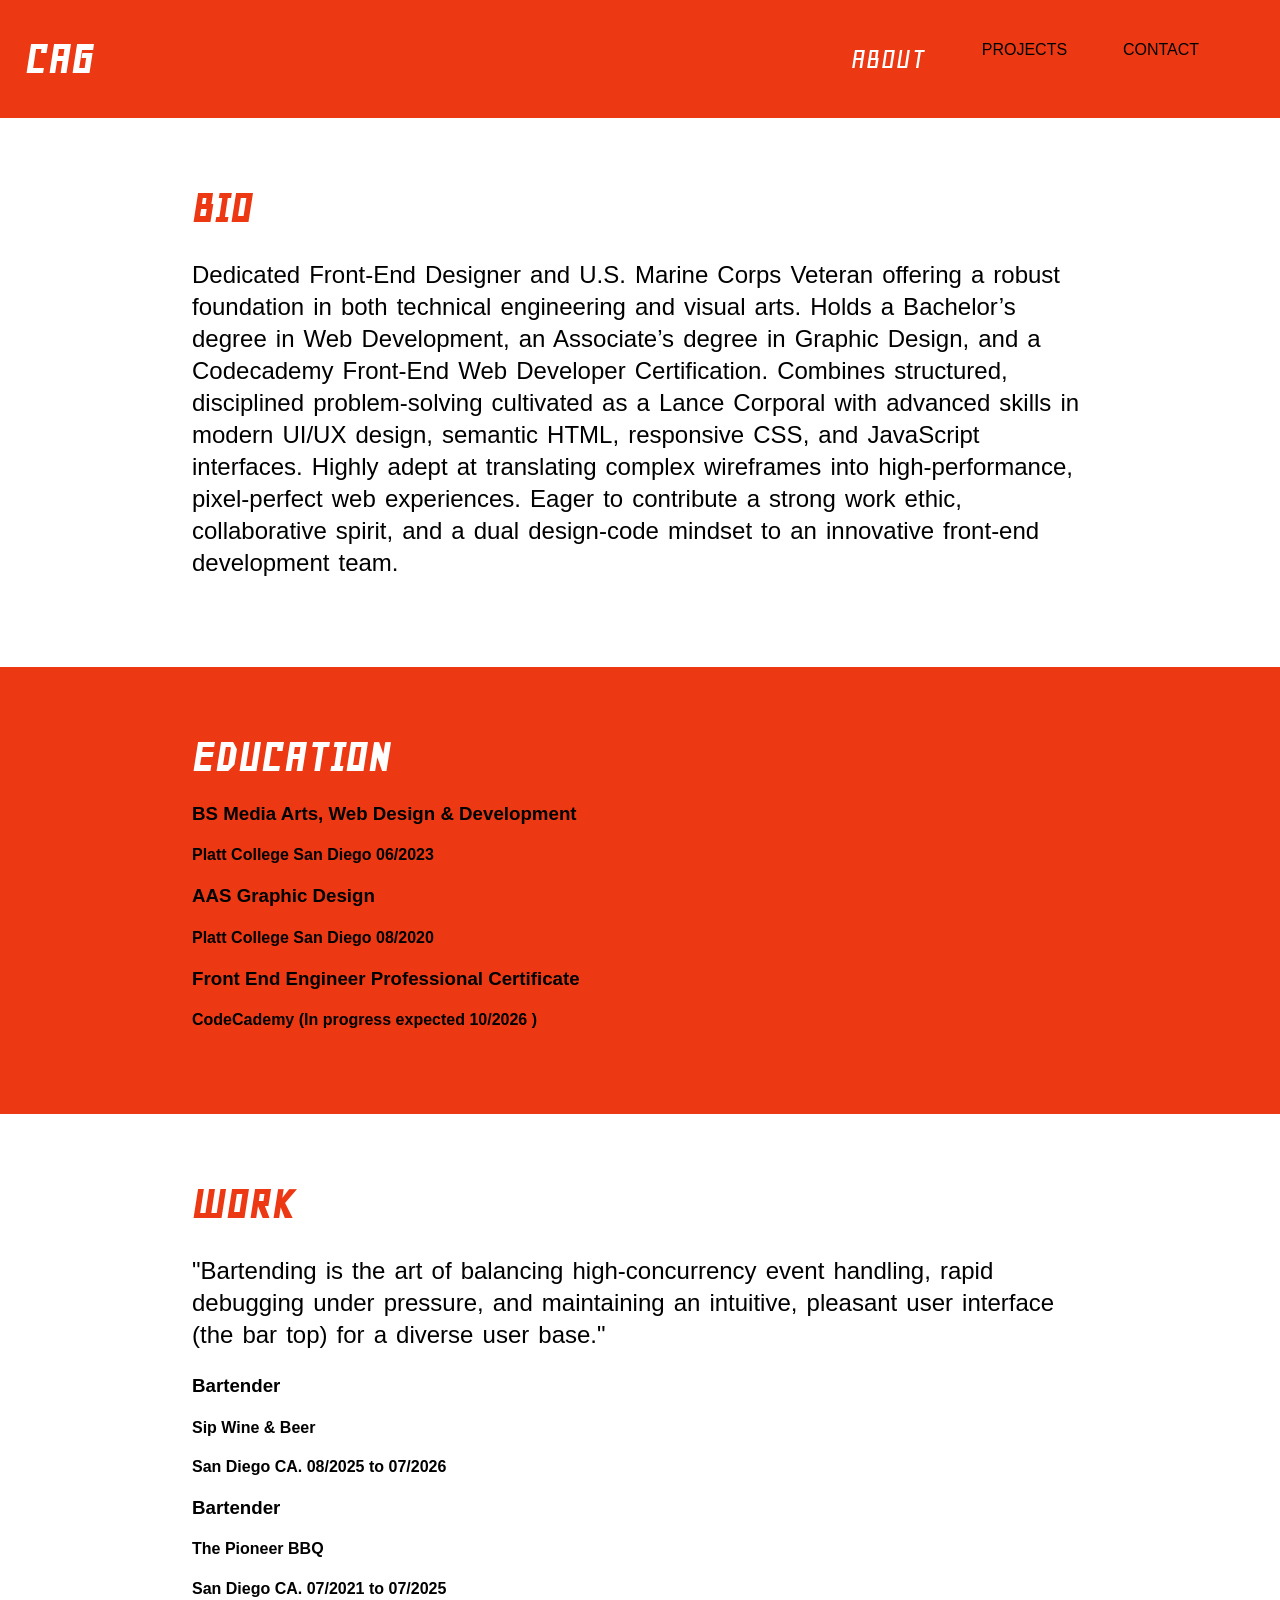
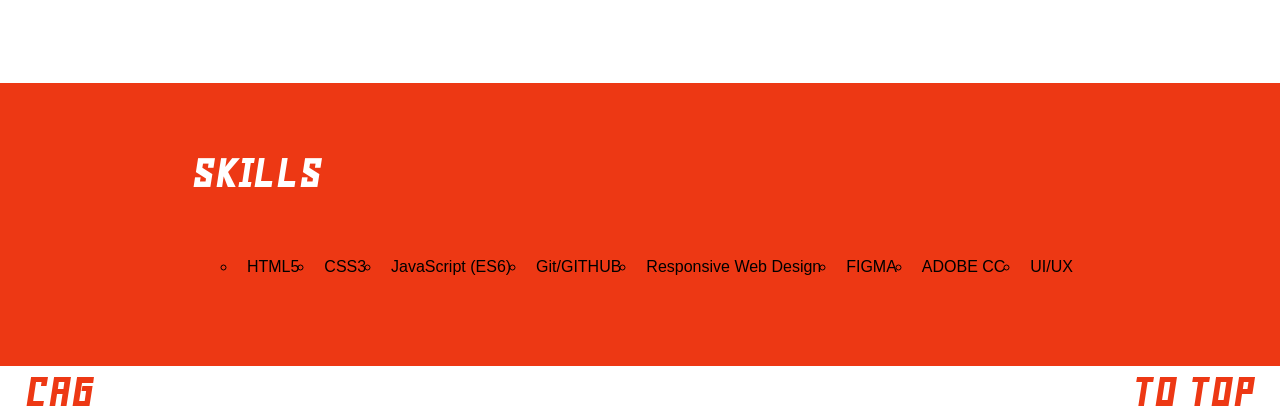
==== pages/about.html @ 37c43821 "Add files via upload" ====
<!DOCTYPE html>
<html lang="en">
<head>
    <meta charset="UTF-8">
    <meta name="viewport" content="width=device-width, initial-scale=1.0">
    <title>CAG Portfolio / About</title>
    <link rel="preconnect" href="https://fonts.googleapis.com">
    <link rel="preconnect" href="https://fonts.gstatic.com" crossorigin>
    <link href="https://fonts.googleapis.com/css2?family=Geo:ital@0;1&display=swap" rel="stylesheet">
    
    <!-- Link external CSS styles here -->
    <link rel="stylesheet" href="../style.css">
</head>
<body class="about">
  <div class="css-trail"></div><div class="css-trail"></div><div class="css-trail"></div><div class="css-trail"></div><div class="css-trail"></div><div class="css-trail"></div><div class="css-trail"></div><div class="css-trail"></div><div class="css-trail"></div><div class="css-trail"></div><div class="css-trail"></div><div class="css-trail"></div><div class="css-trail"></div><div class="css-trail"></div><div class="css-trail"></div><div class="css-trail"></div><div class="css-trail"></div><div class="css-trail"></div><div class="css-trail"></div><div class="css-trail"></div><div class="css-trail"></div><div class="css-trail"></div><div class="css-trail"></div><div class="css-trail"></div><div class="css-trail"></div><div class="css-trail"></div><div class="css-trail"></div><div class="css-trail"></div><div class="css-trail"></div><div class="css-trail"></div><div class="css-trail"></div><div class="css-trail"></div><div class="css-trail"></div><div class="css-trail"></div><div class="css-trail"></div><div class="css-trail"></div><div class="css-trail"></div><div class="css-trail"></div><div class="css-trail"></div><div class="css-trail"></div>

<header>
    <h2><a href="../index.html">CAG</a></h2>
    <nav>
        <ul>
            <li><A class="active" href="#">ABOUT</A></li>
            <li><A href="./projects.html">PROJECTS</A></li>
            <li><A href="./contact.html">CONTACT</A></li>
        </ul>
    </nav>
</header>
<main class="about">
    <section class="bio">
        <h2>BIO</h2>
        <p>Dedicated Front-End Designer and U.S. Marine Corps Veteran offering a robust foundation in both technical engineering and visual arts. Holds a Bachelor’s degree in Web Development, an Associate’s degree in Graphic Design, and a Codecademy Front-End Web Developer Certification.
        Combines structured, disciplined problem-solving cultivated as a Lance Corporal with advanced skills in modern UI/UX design, semantic HTML, responsive CSS, and JavaScript interfaces. Highly adept at translating complex wireframes into high-performance, pixel-perfect web experiences. Eager to contribute a strong work ethic, collaborative spirit, and a dual design-code mindset to an innovative front-end development team.</p>
    </section>
    
    <section class="education">
        <h2>EDUCATION</h2>
        <h3>BS Media Arts, Web Design & Development</h3>
        <h4>Platt College San Diego 06/2023</h4>
        <h3>AAS Graphic Design</h3>
        <h4>Platt College San Diego 08/2020</h4>
        <h3>Front End Engineer Professional Certificate</h3>
        <h4>CodeCademy (In progress expected 10/2026 )</h4>
    </section>

    <section class="work">
        <h2>WORK</h2>
        <p>"Bartending is the art of balancing high-concurrency event handling, rapid debugging under pressure, and maintaining an intuitive, pleasant user interface (the bar top) for a diverse user base."</p>
        <h3>Bartender</h3>
        <h4>Sip Wine & Beer</h4>
        <h4>San Diego CA. 08/2025 to 07/2026</h4>
        <h3>Bartender</h3>
        <h4>The Pioneer BBQ</h4>
        <h4>San Diego CA. 07/2021 to 07/2025</h4>
    </section>
     <section class="skills">
        <h2>SKILLS</h2>
    </section>
    <section class="skillz">
       <ul>
        <li>HTML5</li>
        <li>CSS3</li>
        <li>JavaScript (ES6)</li>
        <li>Git/GITHUB</li>
        <li>Responsive Web Design</li>
        <li>FIGMA</li>
        <li>ADOBE CC</li>
        <li>UI/UX</li>
       </ul>
    </section>
</main>
<footer>
    <h2><a href="../index.html">CAG</a></h2>
    <h2><a href="./about.html">TO TOP</a></h2>
</footer>
<script src="../script.js"></script>
</body>
</html>
---- style.css ----
*, *::before, *::after {
  box-sizing: border-box;
}
html, body {
    margin: 0;
    padding: 0;
    height: 100vh;
    display: flex;
    flex-direction: column;
}
header{
    display: flex;
    align-items: center;
    justify-content: space-between;
    padding: 25px;
    background-color: #ED3814;
}
header h2, .about h2, .project h2 {
    font-family: "Geo", sans-serif;
    font-size: 3rem;
    color: #ED3814;
}
.job, h3, h4{
    font-family: Arial, Helvetica, sans-serif;
}
main{
    width: 100%;
    flex-grow: 1;
    display: flex;
    flex-direction: column;
    align-items: center;
    justify-content: center;
}
main img{
    height: 25rem;
    width: 25rem;
    margin: 1.5rem;
    border-radius: 25%;
    box-shadow: 5px 5px 10px #ED3814;
}
span{
    color: #ED3814;
}
ul { 
    width: 31.25rem;
    display: flex;
    justify-content: space-evenly;
}
li{
    list-style: none;
    font-family: Arial, Helvetica, sans-serif;
}
a{
    text-decoration: none;
    color: white;
}
a:hover{
    text-decoration: underline;
}
footer a {
    color:#ED3814;
    padding-left: 25px;
    padding-right: 25px;
}
ul li a {
    display: block;
    color: black;
    font-family: Arial, Helvetica, sans-serif;
}
ul li a:hover, a:active {
    color: white;
    font-family: "Geo",sans-serif;
    font-size: 1.5rem;
}
a.active {
    color: white;
    font-family: 'Geo',sans-serif;
    font-size: 2rem;
}
h1{
    font-family: "Geo", sans-serif;
    font-size: 3.5rem;
    margin: .5rem;
}
h2{
    font-size: 2rem;
    margin: 0;
    
}
 p{
    font-family: Arial, Helvetica, sans-serif;
    font-size: 1.5rem;
    line-height: 2rem;
    word-spacing: .10em;
 }

/*Pages */
main.about{
    display: flex;
}
main.contact{
    background-color: #ED3814;
    display: flex;
    flex-direction: row;
}
.projects{
   display: grid;
   grid-template-columns: repeat(auto-fit, minmax(300px, 1fr));
   gap: 4rem; 
   max-width: 1500px;
   margin: 0 auto;
}
.projects a{
    color:#ED3814;
}
.grid-item img{
    box-shadow: none;
    width: 100%;
    height: auto;
    border-radius: 10px;
}
.grid-item{
   overflow: hidden;
}
figcaption{
    padding: 1rem;
}
figcaption p{
    text-align: center;
}

section{
    width:100%;
    text-align: left;
    padding: 5% 15%;
}
section.contact{
    padding: 0;
    text-align: center;
}
section.education, section.skills, section.skillz {
    background-color: #ED3814;
}
section.skillz{
    padding-top: 2.5%;
    display: flex;
    
    
}
section.skills{
    padding-bottom: 0;
}
section.education h2, section.skills h2, section.contact h2 {
    color: white;
}
.skillz ul {
width: 100%;
display: flex;
flex-wrap: wrap;
}
.skillz li{
    list-style: circle;
    padding: 10px;
}
footer {
    display: flex;
    justify-content: space-between;
}
footer.contact{
    display: flex;
    justify-content: center;
}
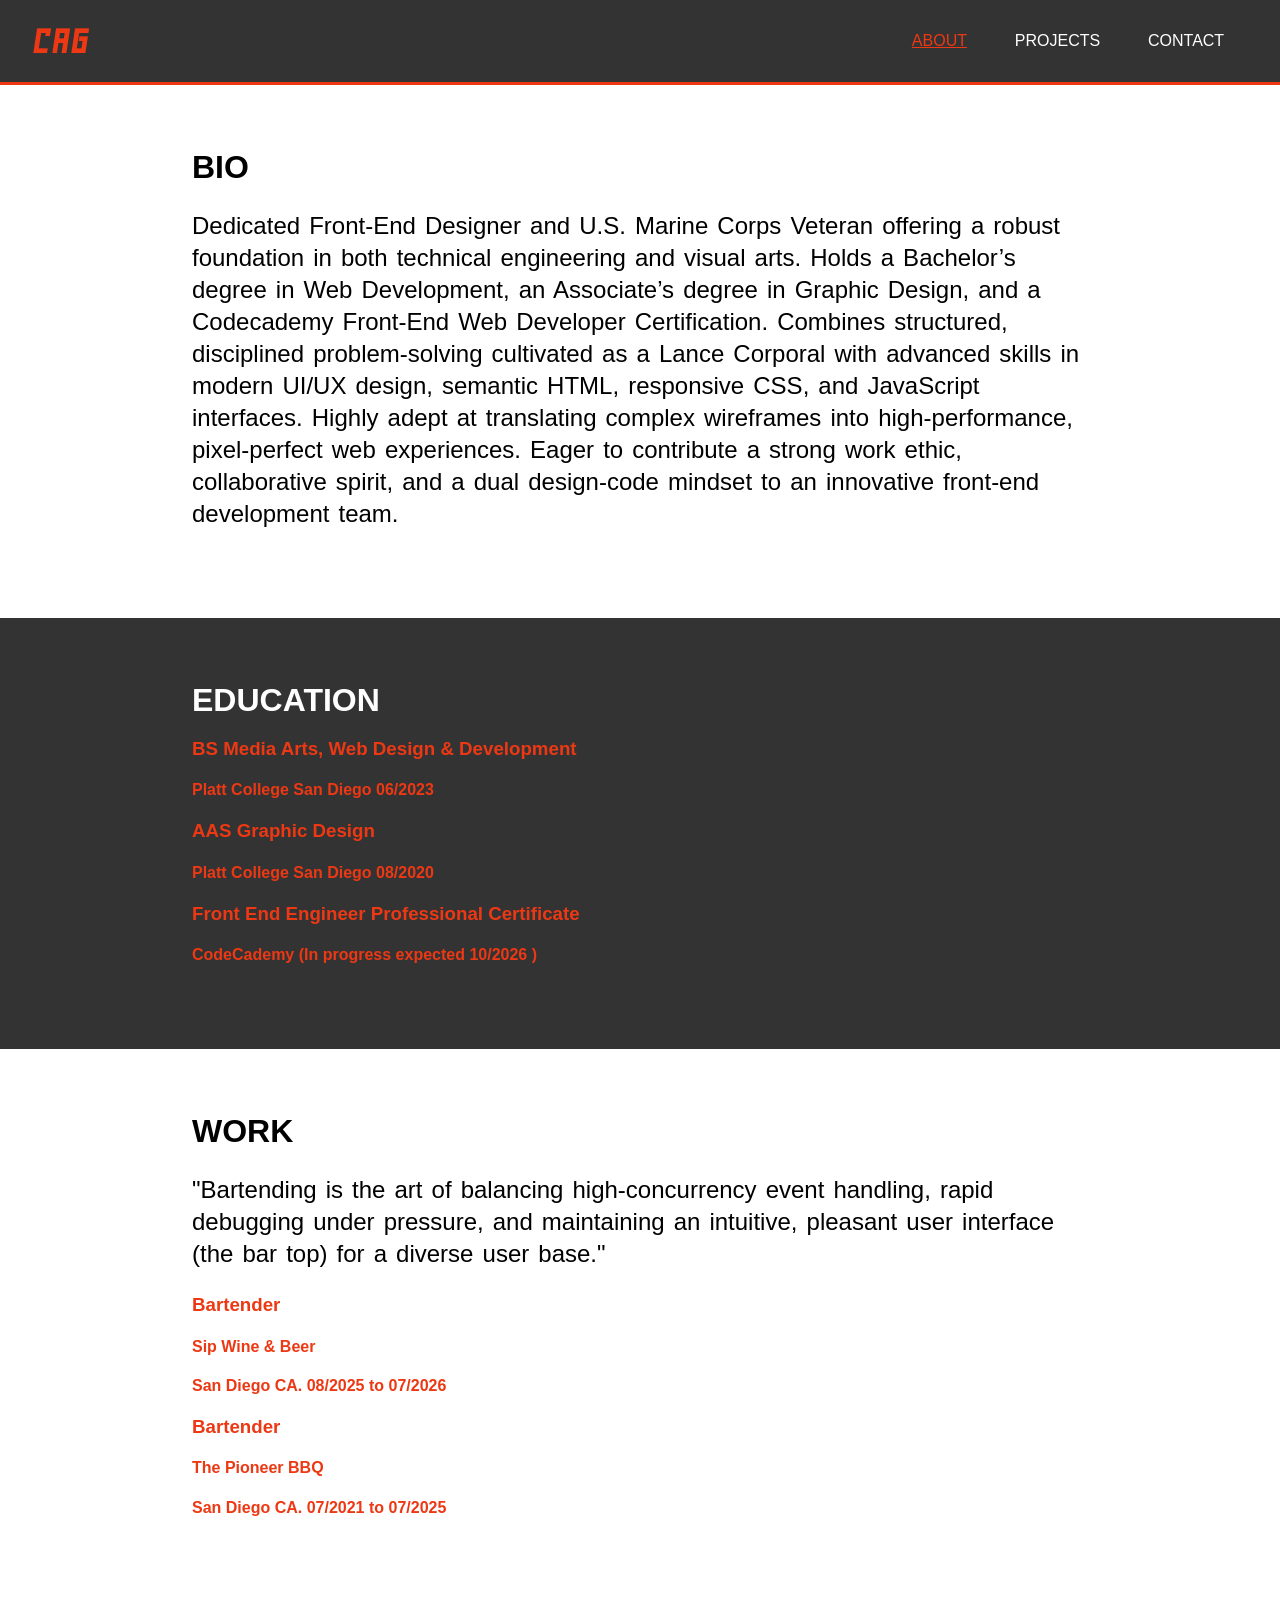
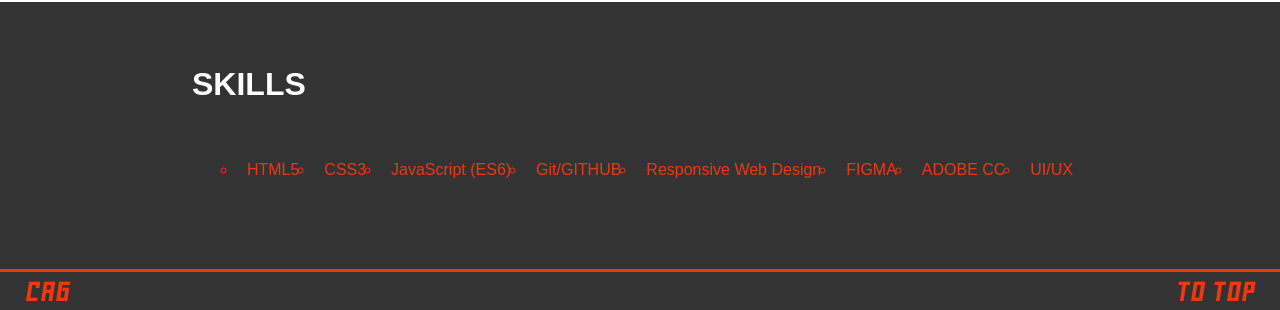
==== commit fa4a16ab: "Add files via upload Updated navigation bar and made some minor css changes" ====
--- a/pages/about.html
+++ b/pages/about.html
@@ -12,18 +12,21 @@
     <link rel="stylesheet" href="../style.css">
 </head>
 <body class="about">
-  <div class="css-trail"></div><div class="css-trail"></div><div class="css-trail"></div><div class="css-trail"></div><div class="css-trail"></div><div class="css-trail"></div><div class="css-trail"></div><div class="css-trail"></div><div class="css-trail"></div><div class="css-trail"></div><div class="css-trail"></div><div class="css-trail"></div><div class="css-trail"></div><div class="css-trail"></div><div class="css-trail"></div><div class="css-trail"></div><div class="css-trail"></div><div class="css-trail"></div><div class="css-trail"></div><div class="css-trail"></div><div class="css-trail"></div><div class="css-trail"></div><div class="css-trail"></div><div class="css-trail"></div><div class="css-trail"></div><div class="css-trail"></div><div class="css-trail"></div><div class="css-trail"></div><div class="css-trail"></div><div class="css-trail"></div><div class="css-trail"></div><div class="css-trail"></div><div class="css-trail"></div><div class="css-trail"></div><div class="css-trail"></div><div class="css-trail"></div><div class="css-trail"></div><div class="css-trail"></div><div class="css-trail"></div><div class="css-trail"></div>
+  <nav class="navbar">
+        <h2 class="nav-logo"><a href="index.html">CAG</a></h2>
 
-<header>
-    <h2><a href="../index.html">CAG</a></h2>
-    <nav>
-        <ul>
-            <li><A class="active" href="#">ABOUT</A></li>
-            <li><A href="./projects.html">PROJECTS</A></li>
-            <li><A href="./contact.html">CONTACT</A></li>
-        </ul>
+         <button class="menu-toggle" id="mobile-menu" aria-label="Toggle navigation">
+           <span class="bar"></span>
+           <span class="bar"></span>  
+           <span class="bar"></span> 
+         </button>
+
+         <ul class="nav-links">
+            <li><A class="active" href="about.html">ABOUT</A></li>
+            <li><A href="projects.html">PROJECTS</A></li>
+            <li><A href="contact.html">CONTACT</A></li>
+         </ul>
     </nav>
-</header>
 <main class="about">
     <section class="bio">
         <h2>BIO</h2>
@@ -69,7 +72,7 @@
 </main>
 <footer>
     <h2><a href="../index.html">CAG</a></h2>
-    <h2><a href="./about.html">TO TOP</a></h2>
+    <h2><a href="about.html">TO TOP</a></h2>
 </footer>
 <script src="../script.js"></script>
 </body>
--- a/style.css
+++ b/style.css
@@ -8,19 +8,85 @@
     display: flex;
     flex-direction: column;
 }
-header{
-    display: flex;
-    align-items: center;
-    justify-content: space-between;
-    padding: 25px;
-    background-color: #ED3814;
-}
-header h2, .about h2, .project h2 {
-    font-family: "Geo", sans-serif;
-    font-size: 3rem;
-    color: #ED3814;
-}
-.job, h3, h4{
+/* Base Navbar Styles */
+.navbar {
+  border-bottom: 3px solid #ED3814;
+  display: flex;
+  justify-content: space-between;
+  align-items: center;
+  padding: 1rem 2rem;
+  background-color: #333;
+}
+.nav-logo a {
+  color: #ED3814;
+  font-family: "Geo", Arial, Helvetica, sans-serif;
+  text-decoration: none;
+  font-size: 2.5rem;
+  font-weight: bold;
+}
+
+.nav-links {
+  display: flex;
+  list-style: none;
+  gap: 1.5rem;
+}
+
+.nav-links a {
+  color: white;
+  text-decoration: none;
+  transition: color 0.3s ease;
+}
+
+.nav-links a:hover {
+  color: #ED3814; /* Green accent color */
+}
+
+/* Hide Hamburger Icon on Desktop */
+.menu-toggle {
+  display: none;
+  flex-direction: column;
+  cursor: pointer;
+  background: transparent;
+  border: none;
+}
+
+.menu-toggle .bar {
+  height: 3px;
+  width: 25px;
+  background-color: white;
+  margin: 4px 0;
+  transition: all 0.3s ease;
+}
+
+/* Responsive Breakdown (Mobile Layout) */
+@media screen and (max-width: 768px) {
+  .menu-toggle {
+    display: flex; /* Show hamburger icon */
+  }
+
+  .nav-links {
+    display: none; /* Hide links by default on mobile */
+    flex-direction: column;
+    width: 100%;
+    position: absolute;
+    top: 60px; /* Adjust based on navbar height */
+    left: 0;
+    background-color: #333;
+    padding: 1rem 0;
+    text-align: center;
+  }
+
+  .nav-links li {
+    padding: 0.75rem 0;
+  }
+
+  /* Class to trigger via JavaScript */
+  .nav-links.active {
+    display: flex;
+  }
+}
+
+.job, h2, h3, h4{
     font-family: Arial, Helvetica, sans-serif;
 }
 main{
@@ -41,9 +107,11 @@
 span{
     color: #ED3814;
 }
+
 ul { 
-    width: 31.25rem;
-    display: flex;
+    width: 25rem;
+    display: flex;
+    flex-wrap: wrap;
     justify-content: space-evenly;
 }
 li{
@@ -56,11 +124,22 @@
 }
 a:hover{
     text-decoration: underline;
+}
+footer {
+    background-color: #333;
+    border-top: 3px solid #ED3814;
+    display: flex;
+    justify-content: space-between;
+}
+footer.contact{
+    display: flex;
+    justify-content: center;
 }
 footer a {
     color:#ED3814;
     padding-left: 25px;
     padding-right: 25px;
+    font-family: "Geo", Arial, Helvetica, sans-serif;
 }
 ul li a {
     display: block;
@@ -73,9 +152,8 @@
     font-size: 1.5rem;
 }
 a.active {
-    color: white;
-    font-family: 'Geo',sans-serif;
-    font-size: 2rem;
+    color: #ED3814; 
+    text-decoration: underline;
 }
 h1{
     font-family: "Geo", sans-serif;
@@ -97,6 +175,9 @@
 /*Pages */
 main.about{
     display: flex;
+}
+.about h3, .about h4 {
+    color:#ED3814
 }
 main.contact{
     background-color: #ED3814;
@@ -138,8 +219,12 @@
     padding: 0;
     text-align: center;
 }
+section.contact h2 {
+    font-family: Arial, Helvetica, sans-serif;
+    margin: 20px;
+}
 section.education, section.skills, section.skillz {
-    background-color: #ED3814;
+    background-color: #333;
 }
 section.skillz{
     padding-top: 2.5%;
@@ -161,12 +246,6 @@
 .skillz li{
     list-style: circle;
     padding: 10px;
-}
-footer {
-    display: flex;
-    justify-content: space-between;
-}
-footer.contact{
-    display: flex;
-    justify-content: center;
-}+    color: #ED3814;
+}
+
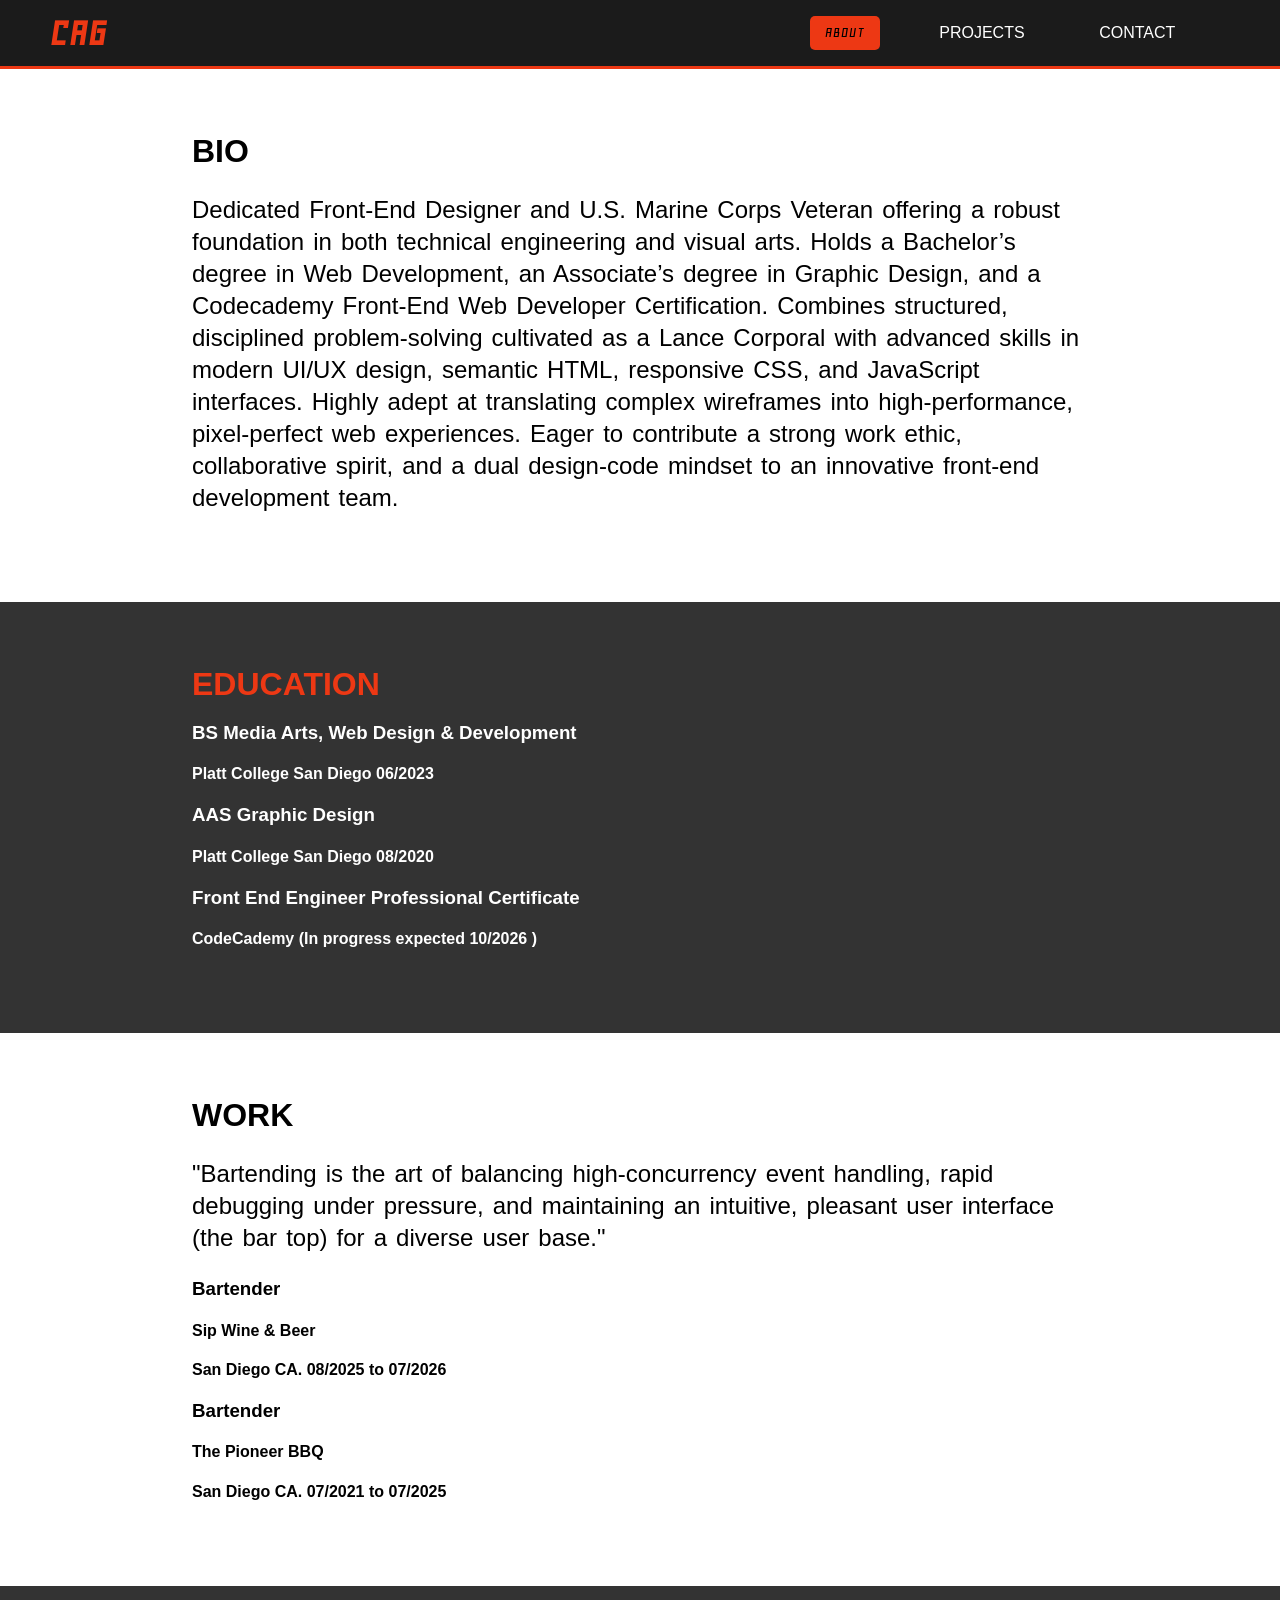
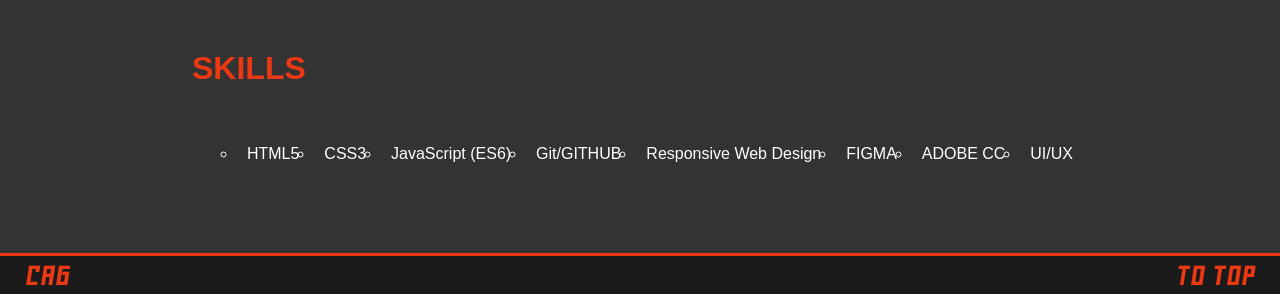
==== commit 89375639: "Add files via upload fixed some links and updated the navigation bar as well as some basic css chang" ====
--- a/pages/about.html
+++ b/pages/about.html
@@ -13,9 +13,9 @@
 </head>
 <body class="about">
   <nav class="navbar">
-        <h2 class="nav-logo"><a href="index.html">CAG</a></h2>
+        <h2 class="nav-logo"><a href="../index.html">CAG</a></h2>
 
-         <button class="menu-toggle" id="mobile-menu" aria-label="Toggle navigation">
+         <button class="hamburger-btn"  aria-label="Toggle navigation" aria-expanded="false">
            <span class="bar"></span>
            <span class="bar"></span>  
            <span class="bar"></span> 
--- a/style.css
+++ b/style.css
@@ -8,83 +8,130 @@
     display: flex;
     flex-direction: column;
 }
-/* Base Navbar Styles */
+a{
+    text-decoration: none;
+}
+/* Navbar desktop layout */
 .navbar {
+  display: flex;
+  height: 80px;
+  width: 100%;
+  background: #1b1b1b;
+  align-items: center;
+  justify-content: space-between;
+  padding: 0 50px;
   border-bottom: 3px solid #ED3814;
-  display: flex;
-  justify-content: space-between;
-  align-items: center;
-  padding: 1rem 2rem;
-  background-color: #333;
-}
-.nav-logo a {
-  color: #ED3814;
-  font-family: "Geo", Arial, Helvetica, sans-serif;
-  text-decoration: none;
-  font-size: 2.5rem;
-  font-weight: bold;
-}
-
-.nav-links {
+}
+.nav-logo a{
+    color: #ED3814;
+    font-family: "Geo";
+    font-size: 2.5rem;
+    text-decoration: none;
+}
+.navbar .nav-links {
   display: flex;
   list-style: none;
-  gap: 1.5rem;
-}
-
-.nav-links a {
-  color: white;
+  width: 500px;
+}
+
+.navbar .nav-links li {
+  margin: 0 5px;
+}
+
+.navbar .nav-links li a {
   text-decoration: none;
-  transition: color 0.3s ease;
-}
-
-.nav-links a:hover {
-  color: #ED3814; /* Green accent color */
-}
-
-/* Hide Hamburger Icon on Desktop */
-.menu-toggle {
-  display: none;
+  padding: 8px 15px;
+  border-radius: 5px;
+  transition: all 0.3s ease;
+}
+
+.navbar .nav-links li a:hover,
+.navbar .nav-links li a.active {
+  color: black;
+  background: #ED3814;
+  font-family: "Geo", Arial, Helvetica, sans-serif;
+}
+
+/* Base styling for the Button element (Hidden on desktop) */
+.hamburger-btn {
+    display: none;
+  background: none;
+  padding: 0;
   flex-direction: column;
+  justify-content: space-between;
+  width: 30px;
+  height: 21px;
   cursor: pointer;
-  background: transparent;
-  border: none;
-}
-
-.menu-toggle .bar {
+  z-index: 100;
+}
+
+/* CSS-made horizontal lines inside the button */
+.hamburger-btn .line {
+  display: block;
+  width: 100%;
   height: 3px;
-  width: 25px;
-  background-color: white;
-  margin: 4px 0;
-  transition: all 0.3s ease;
-}
-
-/* Responsive Breakdown (Mobile Layout) */
-@media screen and (max-width: 768px) {
-  .menu-toggle {
-    display: flex; /* Show hamburger icon */
-  }
-
-  .nav-links {
-    display: none; /* Hide links by default on mobile */
+  background-color: #fff;
+  border-radius: 2px;
+  transition: transform 0.3s ease, opacity 0.3s ease;
+}
+
+/* --- Responsive Breakpoint (Mobile Viewport) --- */
+@media (max-width: 920px) {
+  .navbar {
+    padding: 0 30px;
+  }
+
+  /* Reveal the button element on smaller screens */
+  .hamburger-btn {
+    display: flex;
+  }
+
+  /* Mobile Links Menu (Positioned off-screen by default) */
+  .navbar .nav-links {
+    position: fixed;
+    top: 30px;
+    left: -100%;
+    background: #111;
+    height: calc(100vh - 80px);
+    width: 100%;
     flex-direction: column;
+    align-items: center;
+    padding-top: 40px;
+    transition: left 0.3s ease;
+  }
+
+  .navbar .nav-links li {
+    margin: 20px 0;
     width: 100%;
-    position: absolute;
-    top: 60px; /* Adjust based on navbar height */
+    text-align: center;
+  }
+
+  .navbar .nav-links li a {
+    font-size: 22px;
+    display: inline-block;
+  }
+
+  /* --- TRIGGERED STATES via JAVASCRIPT --- */
+
+  /* Slide the navigation drawer in from the left */
+  .navbar .nav-links.open {
     left: 0;
-    background-color: #333;
-    padding: 1rem 0;
-    text-align: center;
-  }
-
-  .nav-links li {
-    padding: 0.75rem 0;
-  }
-
-  /* Class to trigger via JavaScript */
-  .nav-links.active {
-    display: flex;
-  }
-}
+  }
+
+  /* Morphing lines animation to create the "X" */
+  .hamburger-btn.active .line:nth-child(1) {
+    transform: translateY(9px) rotate(45deg);
+  }
+
+  .hamburger-btn.active .line:nth-child(2) {
+    opacity: 0;
+  }
+
+  .hamburger-btn.active .line:nth-child(3) {
+    transform: translateY(-9px) rotate(-45deg);
+  }
+}
+
 
 .job, h2, h3, h4{
     font-family: Arial, Helvetica, sans-serif;
@@ -118,15 +165,13 @@
     list-style: none;
     font-family: Arial, Helvetica, sans-serif;
 }
-a{
-    text-decoration: none;
-    color: white;
-}
-a:hover{
-    text-decoration: underline;
-}
+ li a{
+    text-decoration: none;
+    color: white;
+}
+
 footer {
-    background-color: #333;
+    background-color: #1b1b1b;
     border-top: 3px solid #ED3814;
     display: flex;
     justify-content: space-between;
@@ -140,20 +185,16 @@
     padding-left: 25px;
     padding-right: 25px;
     font-family: "Geo", Arial, Helvetica, sans-serif;
+    text-decoration: none;
 }
 ul li a {
     display: block;
-    color: black;
     font-family: Arial, Helvetica, sans-serif;
 }
 ul li a:hover, a:active {
     color: white;
     font-family: "Geo",sans-serif;
     font-size: 1.5rem;
-}
-a.active {
-    color: #ED3814; 
-    text-decoration: underline;
 }
 h1{
     font-family: "Geo", sans-serif;
@@ -176,8 +217,8 @@
 main.about{
     display: flex;
 }
-.about h3, .about h4 {
-    color:#ED3814
+.about .education h3, .about .education h4 {
+    color: white;
 }
 main.contact{
     background-color: #ED3814;
@@ -196,12 +237,13 @@
 }
 .grid-item img{
     box-shadow: none;
-    width: 100%;
+    width: 400px;
     height: auto;
     border-radius: 10px;
 }
 .grid-item{
    overflow: hidden;
+   width: 400px;
 }
 figcaption{
     padding: 1rem;
@@ -219,9 +261,10 @@
     padding: 0;
     text-align: center;
 }
-section.contact h2 {
+section.contact h2 a {
     font-family: Arial, Helvetica, sans-serif;
     margin: 20px;
+    color: white;
 }
 section.education, section.skills, section.skillz {
     background-color: #333;
@@ -229,14 +272,12 @@
 section.skillz{
     padding-top: 2.5%;
     display: flex;
-    
-    
 }
 section.skills{
     padding-bottom: 0;
 }
-section.education h2, section.skills h2, section.contact h2 {
-    color: white;
+section.education h2, section.skills h2 {
+    color: #ED3814;
 }
 .skillz ul {
 width: 100%;
@@ -246,6 +287,6 @@
 .skillz li{
     list-style: circle;
     padding: 10px;
-    color: #ED3814;
-}
-
+    color: white;
+}
+
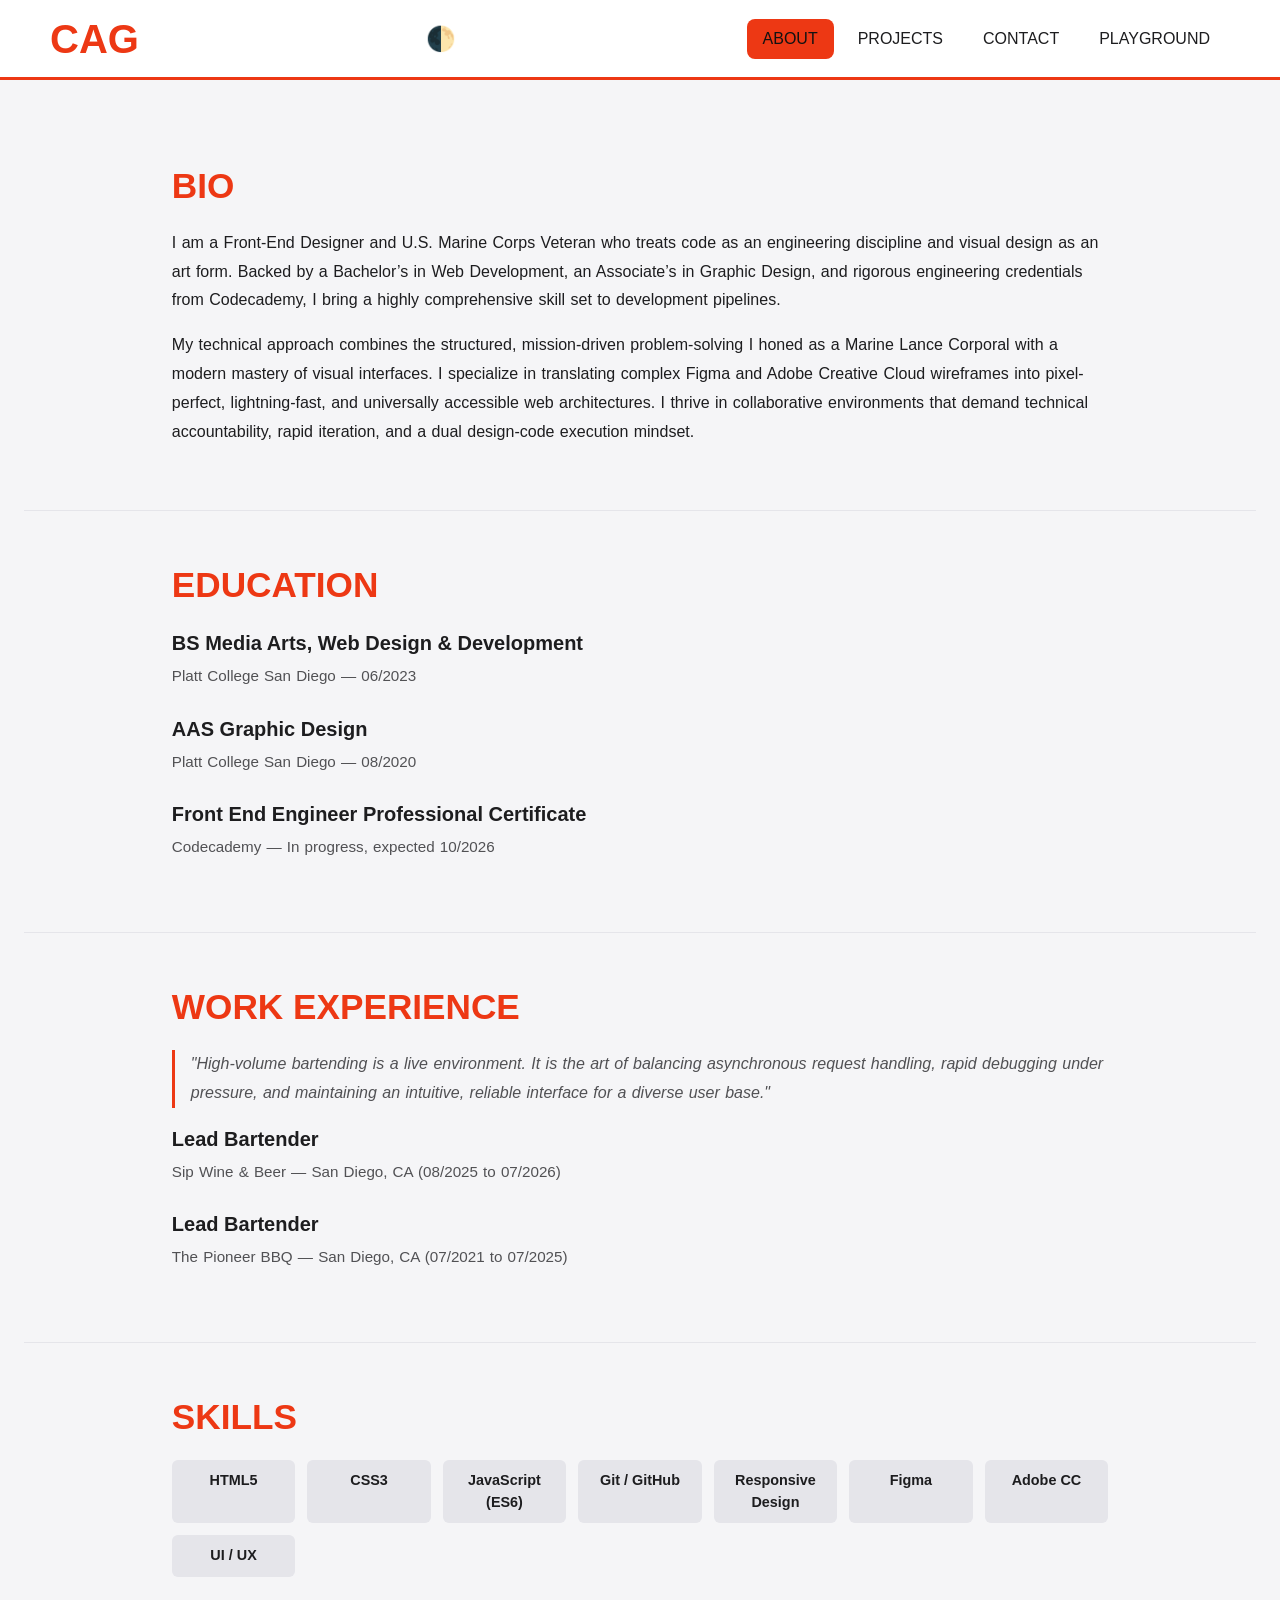
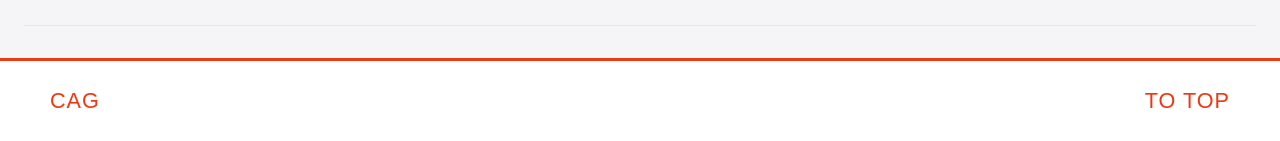
==== commit 4ca2b064: "Add files via upload CAG Frontend Portfolio & Engineering Lab  A modern, high-performance, and uni" ====
--- a/pages/about.html
+++ b/pages/about.html
@@ -4,76 +4,94 @@
     <meta charset="UTF-8">
     <meta name="viewport" content="width=device-width, initial-scale=1.0">
     <title>CAG Portfolio / About</title>
-    <link rel="preconnect" href="https://fonts.googleapis.com">
-    <link rel="preconnect" href="https://fonts.gstatic.com" crossorigin>
-    <link href="https://fonts.googleapis.com/css2?family=Geo:ital@0;1&display=swap" rel="stylesheet">
     
-    <!-- Link external CSS styles here -->
     <link rel="stylesheet" href="../style.css">
 </head>
 <body class="about">
-  <nav class="navbar">
-        <h2 class="nav-logo"><a href="../index.html">CAG</a></h2>
 
-         <button class="hamburger-btn"  aria-label="Toggle navigation" aria-expanded="false">
-           <span class="bar"></span>
-           <span class="bar"></span>  
-           <span class="bar"></span> 
-         </button>
+    <header>
+        <nav class="navbar" aria-label="Main Navigation">
+            <h2 class="nav-logo"><a href="../index.html">CAG</a></h2>
 
-         <ul class="nav-links">
-            <li><A class="active" href="about.html">ABOUT</A></li>
-            <li><A href="projects.html">PROJECTS</A></li>
-            <li><A href="contact.html">CONTACT</A></li>
-         </ul>
-    </nav>
-<main class="about">
-    <section class="bio">
-        <h2>BIO</h2>
-        <p>Dedicated Front-End Designer and U.S. Marine Corps Veteran offering a robust foundation in both technical engineering and visual arts. Holds a Bachelor’s degree in Web Development, an Associate’s degree in Graphic Design, and a Codecademy Front-End Web Developer Certification.
-        Combines structured, disciplined problem-solving cultivated as a Lance Corporal with advanced skills in modern UI/UX design, semantic HTML, responsive CSS, and JavaScript interfaces. Highly adept at translating complex wireframes into high-performance, pixel-perfect web experiences. Eager to contribute a strong work ethic, collaborative spirit, and a dual design-code mindset to an innovative front-end development team.</p>
-    </section>
-    
-    <section class="education">
-        <h2>EDUCATION</h2>
-        <h3>BS Media Arts, Web Design & Development</h3>
-        <h4>Platt College San Diego 06/2023</h4>
-        <h3>AAS Graphic Design</h3>
-        <h4>Platt College San Diego 08/2020</h4>
-        <h3>Front End Engineer Professional Certificate</h3>
-        <h4>CodeCademy (In progress expected 10/2026 )</h4>
-    </section>
+            <div class="nav-controls">
+                <button id="theme-toggle" class="theme-toggle-btn" aria-label="Toggle light and dark mode">🌓</button>
+                <button class="hamburger-btn" aria-label="Toggle navigation" aria-expanded="false">
+                    <span class="line"></span>
+                    <span class="line"></span>  
+                    <span class="line"></span> 
+                </button>
+            </div>
 
-    <section class="work">
-        <h2>WORK</h2>
-        <p>"Bartending is the art of balancing high-concurrency event handling, rapid debugging under pressure, and maintaining an intuitive, pleasant user interface (the bar top) for a diverse user base."</p>
-        <h3>Bartender</h3>
-        <h4>Sip Wine & Beer</h4>
-        <h4>San Diego CA. 08/2025 to 07/2026</h4>
-        <h3>Bartender</h3>
-        <h4>The Pioneer BBQ</h4>
-        <h4>San Diego CA. 07/2021 to 07/2025</h4>
-    </section>
-     <section class="skills">
-        <h2>SKILLS</h2>
-    </section>
-    <section class="skillz">
-       <ul>
-        <li>HTML5</li>
-        <li>CSS3</li>
-        <li>JavaScript (ES6)</li>
-        <li>Git/GITHUB</li>
-        <li>Responsive Web Design</li>
-        <li>FIGMA</li>
-        <li>ADOBE CC</li>
-        <li>UI/UX</li>
-       </ul>
-    </section>
-</main>
-<footer>
-    <h2><a href="../index.html">CAG</a></h2>
-    <h2><a href="about.html">TO TOP</a></h2>
-</footer>
-<script src="../script.js"></script>
+            <ul class="nav-links">
+                <li><a class="active" href="about.html">ABOUT</a></li>
+                <li><a href="projects.html">PROJECTS</a></li>
+                <li><a href="contact.html">CONTACT</a></li>
+                <li><a href="playground.html">PLAYGROUND</a></li>
+            </ul>
+        </nav>
+    </header>
+
+    <main class="about">
+        <section class="bio">
+            <h2>BIO</h2>
+            <p>I am a Front-End Designer and U.S. Marine Corps Veteran who treats code as an engineering discipline and visual design as an art form. Backed by a Bachelor’s in Web Development, an Associate’s in Graphic Design, and rigorous engineering credentials from Codecademy, I bring a highly comprehensive skill set to development pipelines.</p>
+            <p>My technical approach combines the structured, mission-driven problem-solving I honed as a Marine Lance Corporal with a modern mastery of visual interfaces. I specialize in translating complex Figma and Adobe Creative Cloud wireframes into pixel-perfect, lightning-fast, and universally accessible web architectures. I thrive in collaborative environments that demand technical accountability, rapid iteration, and a dual design-code execution mindset.</p>
+        </section>
+        
+        <section class="education">
+            <h2>EDUCATION</h2>
+            
+            <div class="edu-item">
+                <h3>BS Media Arts, Web Design & Development</h3>
+                <p class="meta-details">Platt College San Diego — 06/2023</p>
+            </div>
+
+            <div class="edu-item">
+                <h3>AAS Graphic Design</h3>
+                <p class="meta-details">Platt College San Diego — 08/2020</p>
+            </div>
+
+            <div class="edu-item">
+                <h3>Front End Engineer Professional Certificate</h3>
+                <p class="meta-details">Codecademy — In progress, expected 10/2026</p>
+            </div>
+        </section>
+
+        <section class="work">
+            <h2>WORK EXPERIENCE</h2>
+            <p class="quote">"High-volume bartending is a live environment. It is the art of balancing asynchronous request handling, rapid debugging under pressure, and maintaining an intuitive, reliable interface for a diverse user base."</p>
+            
+            <div class="job-item">
+                <h3>Lead Bartender</h3>
+                <p class="meta-details">Sip Wine & Beer — San Diego, CA (08/2025 to 07/2026)</p>
+            </div>
+
+            <div class="job-item">
+                <h3>Lead Bartender</h3>
+                <p class="meta-details">The Pioneer BBQ — San Diego, CA (07/2021 to 07/2025)</p>
+            </div>
+        </section>
+
+        <section class="skills">
+            <h2>SKILLS</h2>
+            <ul class="skills-list">
+                <li>HTML5</li>
+                <li>CSS3</li>
+                <li>JavaScript (ES6)</li>
+                <li>Git / GitHub</li>
+                <li>Responsive Design</li>
+                <li>Figma</li>
+                <li>Adobe CC</li>
+                <li>UI / UX</li>
+            </ul>
+        </section>
+    </main>
+
+    <footer>
+        <div class="footer-logo"><a href="../index.html">CAG</a></div>
+        <div class="footer-nav"><a href="about.html">TO TOP</a></div>
+    </footer>
+
+    <script src="../script.js"></script>
 </body>
-</html>+</html>
--- a/style.css
+++ b/style.css
@@ -1,292 +1,510 @@
+/* ==========================================================================
+   1. DESIGN TOKENS & SYSTEM VARIABLES (Theme Management)
+   ========================================================================== */
+:root {
+  /* Dark Mode Palette (Default) */
+  --bg-color: #121212;
+  --panel-bg: #1b1b1b;
+  --panel-bg-secondary: #333333;
+  --text-primary: #ffffff;
+  --text-secondary: #aaaaaa;
+  --accent-color: #ED3814;
+  --focus-outline: #00bcff;
+  --card-shadow: rgba(0, 0, 0, 0.4);
+}
+
+[data-theme="light"] {
+  /* Light Mode Palette Overrides */
+  --bg-color: #f5f5f7;
+  --panel-bg: #ffffff;
+  --panel-bg-secondary: #e5e5ea;
+  --text-primary: #1d1d1f;
+  --text-secondary: #515154;
+  --accent-color: #ED3814;
+  --focus-outline: #0071e3;
+  --card-shadow: rgba(0, 0, 0, 0.1);
+}
+
+/* ==========================================================================
+   2. BASE SYSTEM RESETS & UNIVERSAL RULES
+   ========================================================================== */
 *, *::before, *::after {
   box-sizing: border-box;
 }
+
 html, body {
-    margin: 0;
-    padding: 0;
-    height: 100vh;
-    display: flex;
-    flex-direction: column;
-}
-a{
-    text-decoration: none;
-}
-/* Navbar desktop layout */
+  margin: 0;
+  padding: 0;
+  min-height: 100vh;
+  display: flex;
+  flex-direction: column;
+  background-color: var(--bg-color);
+  color: var(--text-primary);
+  line-height: 1.5;
+  transition: background-color 0.3s ease, color 0.3s ease;
+}
+
+body, p, li, figcaption {
+  font-family: Arial, Helvetica, sans-serif;
+}
+
+h1, h2, .nav-logo a, footer a, .theme-toggle-btn {
+  font-family: "Geo", sans-serif;
+}
+
+h3, h4, .job {
+  font-family: Arial, Helvetica, sans-serif;
+}
+
+a {
+  text-decoration: none;
+  color: inherit;
+}
+
+/* ACCESSIBILITY: Highly visible outline for keyboard/screen-reader users */
+a:focus-visible, 
+button:focus-visible {
+  outline: 3px solid var(--focus-outline);
+  outline-offset: 4px;
+}
+
+/* ==========================================================================
+   3. NAVIGATION BAR (Mobile-First Architecture)
+   ========================================================================== */
 .navbar {
   display: flex;
   height: 80px;
   width: 100%;
-  background: #1b1b1b;
+  background: var(--panel-bg);
   align-items: center;
   justify-content: space-between;
-  padding: 0 50px;
-  border-bottom: 3px solid #ED3814;
-}
-.nav-logo a{
-    color: #ED3814;
-    font-family: "Geo";
-    font-size: 2.5rem;
-    text-decoration: none;
-}
-.navbar .nav-links {
-  display: flex;
-  list-style: none;
-  width: 500px;
-}
-
-.navbar .nav-links li {
-  margin: 0 5px;
-}
-
-.navbar .nav-links li a {
-  text-decoration: none;
-  padding: 8px 15px;
-  border-radius: 5px;
-  transition: all 0.3s ease;
-}
-
-.navbar .nav-links li a:hover,
-.navbar .nav-links li a.active {
-  color: black;
-  background: #ED3814;
-  font-family: "Geo", Arial, Helvetica, sans-serif;
-}
-
-/* Base styling for the Button element (Hidden on desktop) */
+  padding: 0 24px;
+  border-bottom: 3px solid var(--accent-color);
+  position: relative;
+  z-index: 100;
+  transition: background 0.3s ease;
+}
+
+.nav-logo a {
+  color: var(--accent-color);
+  font-size: 2.5rem;
+}
+
+.nav-controls {
+  display: flex;
+  align-items: center;
+  gap: 12px;
+}
+
+.theme-toggle-btn {
+  background: none;
+  border: none;
+  font-size: 1.5rem;
+  cursor: pointer;
+  padding: 10px;
+  display: flex;
+  align-items: center;
+  justify-content: center;
+  border-radius: 50%;
+  transition: background-color 0.2s ease;
+}
+
+.theme-toggle-btn:hover {
+  background-color: var(--panel-bg-secondary);
+}
+
 .hamburger-btn {
-    display: none;
+  display: flex;
   background: none;
+  border: none;
   padding: 0;
   flex-direction: column;
   justify-content: space-between;
-  width: 30px;
-  height: 21px;
+  width: 32px;
+  height: 22px;
   cursor: pointer;
-  z-index: 100;
-}
-
-/* CSS-made horizontal lines inside the button */
+}
+
 .hamburger-btn .line {
   display: block;
   width: 100%;
   height: 3px;
-  background-color: #fff;
-  border-radius: 2px;
+  background-color: var(--text-primary);
   transition: transform 0.3s ease, opacity 0.3s ease;
 }
 
-/* --- Responsive Breakpoint (Mobile Viewport) --- */
-@media (max-width: 920px) {
-  .navbar {
-    padding: 0 30px;
+/* Off-screen Navigation Drawer Settings on Mobile */
+.navbar .nav-links {
+  display: flex;
+  list-style: none;
+  position: fixed;
+  top: 80px;
+  left: -100%;
+  background: var(--panel-bg);
+  height: calc(100vh - 80px);
+  width: 100%;
+  flex-direction: column;
+  align-items: center;
+  padding: 40px 0 0 0;
+  margin: 0;
+  transition: left 0.3s cubic-bezier(0.25, 1, 0.5, 1);
+  box-shadow: inset 0 8px 10px -10px rgba(0,0,0,0.5);
+}
+
+.navbar .nav-links li {
+  margin: 16px 0;
+  width: 100%;
+  text-align: center;
+}
+
+.navbar .nav-links li a {
+  font-size: 1.35rem;
+  display: inline-block;
+  width: 80%;
+  padding: 12px 0;
+  border-radius: 8px;
+  color: var(--text-primary);
+  transition: background-color 0.2s, color 0.2s;
+}
+
+.navbar .nav-links li a:hover,
+.navbar .nav-links li a.active {
+  color: #121212;
+  background: var(--accent-color);
+  font-family: "Geo", Arial, sans-serif;
+}
+
+/* --- TRIGGERED STATES via JS --- */
+.navbar .nav-links.open {
+  left: 0;
+}
+
+.hamburger-btn.active .line:nth-child(1) {
+  transform: translateY(9px) rotate(45deg);
+}
+.hamburger-btn.active .line:nth-child(2) {
+  opacity: 0;
+}
+.hamburger-btn.active .line:nth-child(3) {
+  transform: translateY(-10px) rotate(-45deg);
+}
+
+/* ==========================================================================
+   4. MAIN HERO WORKSPACE LAYOUT
+   ========================================================================== */
+main {
+  width: 100%;
+  flex-grow: 1;
+  display: flex;
+  flex-direction: column;
+  align-items: center;
+  justify-content: center;
+  padding: 32px 24px;
+}
+
+main img {
+  width: 100%;
+  max-width: 25rem; 
+  height: auto;
+  aspect-ratio: 1 / 1;
+  margin: 1.5rem;
+  border-radius: 25%;
+  box-shadow: 5px 5px 15px var(--accent-color);
+  object-fit: cover;
+}
+
+h1 {
+  font-size: clamp(2.2rem, 8vw, 3.5rem); /* Fluid responsive scaling typography */
+  margin: 0.5rem 0;
+  text-align: center;
+}
+
+span {
+  color: var(--accent-color);
+}
+
+h2 {
+  font-size: clamp(1.6rem, 5vw, 2rem);
+  margin: 0;
+  text-align: center;
+}
+
+p {
+  line-height: 1.8;
+  word-spacing: .06em;
+  color: var(--text-primary);
+}
+
+ul { 
+  width: 100%;
+  max-width: 25rem;
+  display: flex;
+  flex-wrap: wrap;
+  justify-content: space-evenly;
+  padding: 0;
+  margin: 1.5rem 0;
+}
+
+li {
+  list-style: none;
+}
+
+/* ==========================================================================
+   5. INTERIOR PAGES (About, Projects, Contact Structures)
+   ========================================================================== */
+section {
+  width: 100%;
+  text-align: left;
+  padding: 32px 16px;
+}
+
+main.about, 
+main.contact {
+  display: flex;
+  flex-direction: column;
+}
+
+main.contact {
+  background-color: var(--accent-color);
+  color: #ffffff;
+}
+
+main.contact p, 
+main.contact h2 a {
+  color: #ffffff;
+}
+
+section.education, 
+section.bio,
+section.skills, 
+section.work {
+  border-bottom: 1px solid var(--panel-bg-secondary);
+}
+
+section.education h2, 
+section.skills h2, 
+section.work h2,
+section.bio h2 {
+  color: var(--accent-color);
+  text-align: left;
+  margin-bottom: 16px;
+  font-size: 2.2rem;
+}
+
+.edu-item, .job-item {
+  margin-bottom: 24px;
+}
+
+.edu-item h3, .job-item h3 {
+  margin: 0 0 4px 0;
+  font-size: 1.25rem;
+}
+
+.meta-details {
+  margin: 0;
+  color: var(--text-secondary);
+  font-size: 0.95rem;
+}
+
+.quote {
+  font-style: italic;
+  border-left: 3px solid var(--accent-color);
+  padding-left: 16px;
+  margin: 16px 0;
+  color: var(--text-secondary);
+}
+
+.skills-list {
+  max-width: 100%;
+  display: grid;
+  grid-template-columns: repeat(auto-fill, minmax(120px, 1fr));
+  gap: 12px;
+  margin: 0;
+}
+
+.skills-list li {
+  background-color: var(--panel-bg-secondary);
+  padding: 10px;
+  border-radius: 6px;
+  text-align: center;
+  font-weight: bold;
+  font-size: 0.9rem;
+}
+
+/* --- THE PROJECTS DISPLAY GRID WORKSPACE --- */
+.projects {
+  display: grid;
+  grid-template-columns: repeat(auto-fit, minmax(280px, 1fr));
+  gap: 32px; 
+  max-width: 1400px;
+  width: 100%;
+  margin: 0 auto;
+  padding: 32px 16px;
+}
+
+.grid-item {
+  overflow: hidden;
+  border-radius: 12px;
+  background: var(--panel-bg);
+  margin: 0;
+  box-shadow: 0 4px 10px var(--card-shadow);
+  transition: transform 0.4s cubic-bezier(0.165, 0.84, 0.44, 1), 
+              box-shadow 0.4s cubic-bezier(0.165, 0.84, 0.44, 1);
+  will-change: transform, box-shadow;
+}
+
+/* MICRO-INTERACTIONS: Elegant grid card elevations */
+.grid-item:hover,
+.grid-item:focus-within {
+  transform: translateY(-6px);
+  box-shadow: 0 12px 24px rgba(237, 56, 20, 0.2);
+}
+
+.grid-item img {
+  box-shadow: none;
+  width: 100%;
+  height: auto;
+  aspect-ratio: 16 / 10;
+  object-fit: cover;
+  border-radius: 0;
+  margin: 0;
+  transition: transform 0.5s ease;
+}
+
+.grid-item:hover img,
+.grid-item:focus-within img {
+  transform: scale(1.02);
+}
+
+figcaption {
+  padding: 20px;
+  background: var(--panel-bg);
+}
+
+figcaption p {
+  margin: 0;
+  text-align: center;
+}
+
+figcaption p a {
+  color: var(--accent-color);
+  font-weight: bold;
+  font-size: 1.15rem;
+  box-shadow: none !important;
+  background: none !important;
+  padding: 0 !important;
+}
+
+figcaption p a:hover {
+  color: var(--text-primary);
+}
+
+/* --- BUTTON SHADOW GLIDE EFFECTS --- */
+p a {
+  border-radius: 8px;
+  padding: 10px 20px;
+  background-color: var(--panel-bg-secondary);
+  color: var(--text-primary);
+  border: 2px solid transparent;
+  box-shadow: 4px 4px 0px var(--accent-color);
+  display: inline-block;
+  font-weight: bold;
+  transition: all 0.3s cubic-bezier(0.25, 0.8, 0.25, 1);
+}
+
+p a:hover,
+p a:focus-visible {
+  background-color: var(--text-primary);
+  color: var(--bg-color);
+  box-shadow: 0px 0px 0px transparent;
+  transform: translate(2px, 2px);
+}
+
+section.contact h2 a {
+  font-family: Arial, Helvetica, sans-serif;
+  color: #ffffff;
+  display: inline-block;
+  margin: 12px 0;
+  border-bottom: 2px solid transparent;
+  transition: border-bottom-color 0.2s;
+}
+
+section.contact h2 a:hover {
+  border-bottom-color: #ffffff;
+}
+
+/* ==========================================================================
+   6. SITE FOOTER MODULES
+   ========================================================================== */
+footer {
+  background-color: var(--panel-bg);
+  border-top: 3px solid var(--accent-color);
+  display: flex;
+  flex-direction: column; 
+  align-items: center;
+  gap: 16px;
+  padding: 24px;
+  margin-top: auto; /* Keeps footer pinned to layout floor paths */
+  transition: background-color 0.3s ease;
+}
+
+footer h2 {
+  margin: 0;
+}
+
+footer a {
+  color: var(--accent-color);
+  font-size: 1.35rem;
+  letter-spacing: 1px;
+}
+
+footer a:hover {
+  color: var(--text-primary);
+}
+
+/* ==========================================================================
+   7. TABLET & DESKTOP RESPONSIVE UPGRADES
+   ========================================================================== */
+@media (min-width: 768px) {
+  section {
+    padding: 48px 12%; 
   }
 
-  /* Reveal the button element on smaller screens */
-  .hamburger-btn {
-    display: flex;
-  }
-
-  /* Mobile Links Menu (Positioned off-screen by default) */
-  .navbar .nav-links {
-    position: fixed;
-    top: 30px;
-    left: -100%;
-    background: #111;
-    height: calc(100vh - 80px);
-    width: 100%;
-    flex-direction: column;
-    align-items: center;
-    padding-top: 40px;
-    transition: left 0.3s ease;
-  }
-
-  .navbar .nav-links li {
-    margin: 20px 0;
-    width: 100%;
-    text-align: center;
-  }
-
-  .navbar .nav-links li a {
-    font-size: 22px;
-    display: inline-block;
-  }
-
-  /* --- TRIGGERED STATES via JAVASCRIPT --- */
-
-  /* Slide the navigation drawer in from the left */
-  .navbar .nav-links.open {
-    left: 0;
-  }
-
-  /* Morphing lines animation to create the "X" */
-  .hamburger-btn.active .line:nth-child(1) {
-    transform: translateY(9px) rotate(45deg);
-  }
-
-  .hamburger-btn.active .line:nth-child(2) {
-    opacity: 0;
-  }
-
-  .hamburger-btn.active .line:nth-child(3) {
-    transform: translateY(-9px) rotate(-45deg);
-  }
-}
-
-
-.job, h2, h3, h4{
-    font-family: Arial, Helvetica, sans-serif;
-}
-main{
-    width: 100%;
-    flex-grow: 1;
-    display: flex;
-    flex-direction: column;
-    align-items: center;
-    justify-content: center;
-}
-main img{
-    height: 25rem;
-    width: 25rem;
-    margin: 1.5rem;
-    border-radius: 25%;
-    box-shadow: 5px 5px 10px #ED3814;
-}
-span{
-    color: #ED3814;
-}
-
-ul { 
-    width: 25rem;
-    display: flex;
-    flex-wrap: wrap;
-    justify-content: space-evenly;
-}
-li{
-    list-style: none;
-    font-family: Arial, Helvetica, sans-serif;
-}
- li a{
-    text-decoration: none;
-    color: white;
-}
-
+  main.about, main.contact {
+flex-direction: column;
+}
 footer {
-    background-color: #1b1b1b;
-    border-top: 3px solid #ED3814;
-    display: flex;
-    justify-content: space-between;
-}
-footer.contact{
-    display: flex;
-    justify-content: center;
-}
-footer a {
-    color:#ED3814;
-    padding-left: 25px;
-    padding-right: 25px;
-    font-family: "Geo", Arial, Helvetica, sans-serif;
-    text-decoration: none;
-}
-ul li a {
-    display: block;
-    font-family: Arial, Helvetica, sans-serif;
-}
-ul li a:hover, a:active {
-    color: white;
-    font-family: "Geo",sans-serif;
-    font-size: 1.5rem;
-}
-h1{
-    font-family: "Geo", sans-serif;
-    font-size: 3.5rem;
-    margin: .5rem;
-}
-h2{
-    font-size: 2rem;
-    margin: 0;
-    
-}
- p{
-    font-family: Arial, Helvetica, sans-serif;
-    font-size: 1.5rem;
-    line-height: 2rem;
-    word-spacing: .10em;
- }
-
-/*Pages */
-main.about{
-    display: flex;
-}
-.about .education h3, .about .education h4 {
-    color: white;
-}
-main.contact{
-    background-color: #ED3814;
-    display: flex;
-    flex-direction: row;
-}
-.projects{
-   display: grid;
-   grid-template-columns: repeat(auto-fit, minmax(300px, 1fr));
-   gap: 4rem; 
-   max-width: 1500px;
-   margin: 0 auto;
-}
-.projects a{
-    color:#ED3814;
-}
-.grid-item img{
-    box-shadow: none;
-    width: 400px;
-    height: auto;
-    border-radius: 10px;
-}
-.grid-item{
-   overflow: hidden;
-   width: 400px;
-}
-figcaption{
-    padding: 1rem;
-}
-figcaption p{
-    text-align: center;
-}
-
-section{
-    width:100%;
-    text-align: left;
-    padding: 5% 15%;
-}
-section.contact{
-    padding: 0;
-    text-align: center;
-}
-section.contact h2 a {
-    font-family: Arial, Helvetica, sans-serif;
-    margin: 20px;
-    color: white;
-}
-section.education, section.skills, section.skillz {
-    background-color: #333;
-}
-section.skillz{
-    padding-top: 2.5%;
-    display: flex;
-}
-section.skills{
-    padding-bottom: 0;
-}
-section.education h2, section.skills h2 {
-    color: #ED3814;
-}
-.skillz ul {
-width: 100%;
+flex-direction: row;
+justify-content: space-between;
+padding: 24px 50px;
+}
+}
+@media (min-width: 921px) {
+.hamburger-btn {
+display: none;
+}
+.navbar {
+padding: 0 50px;
+}
+/* Structural transformation from mobile drawer to horizontal desktop row */
+.navbar .nav-links {
+position: static;
 display: flex;
-flex-wrap: wrap;
-}
-.skillz li{
-    list-style: circle;
-    padding: 10px;
-    color: white;
-}
-
+flex-direction: row;
+height: auto;
+width: auto;
+max-width: 500px;
+padding-top: 0;
+background: none;
+box-shadow: none;
+}
+.navbar .nav-links li {
+margin: 0 4px;
+width: auto;
+}
+.navbar .nav-links li a {
+font-size: 1rem;
+padding: 8px 16px;
+width: auto;
+}
+}
